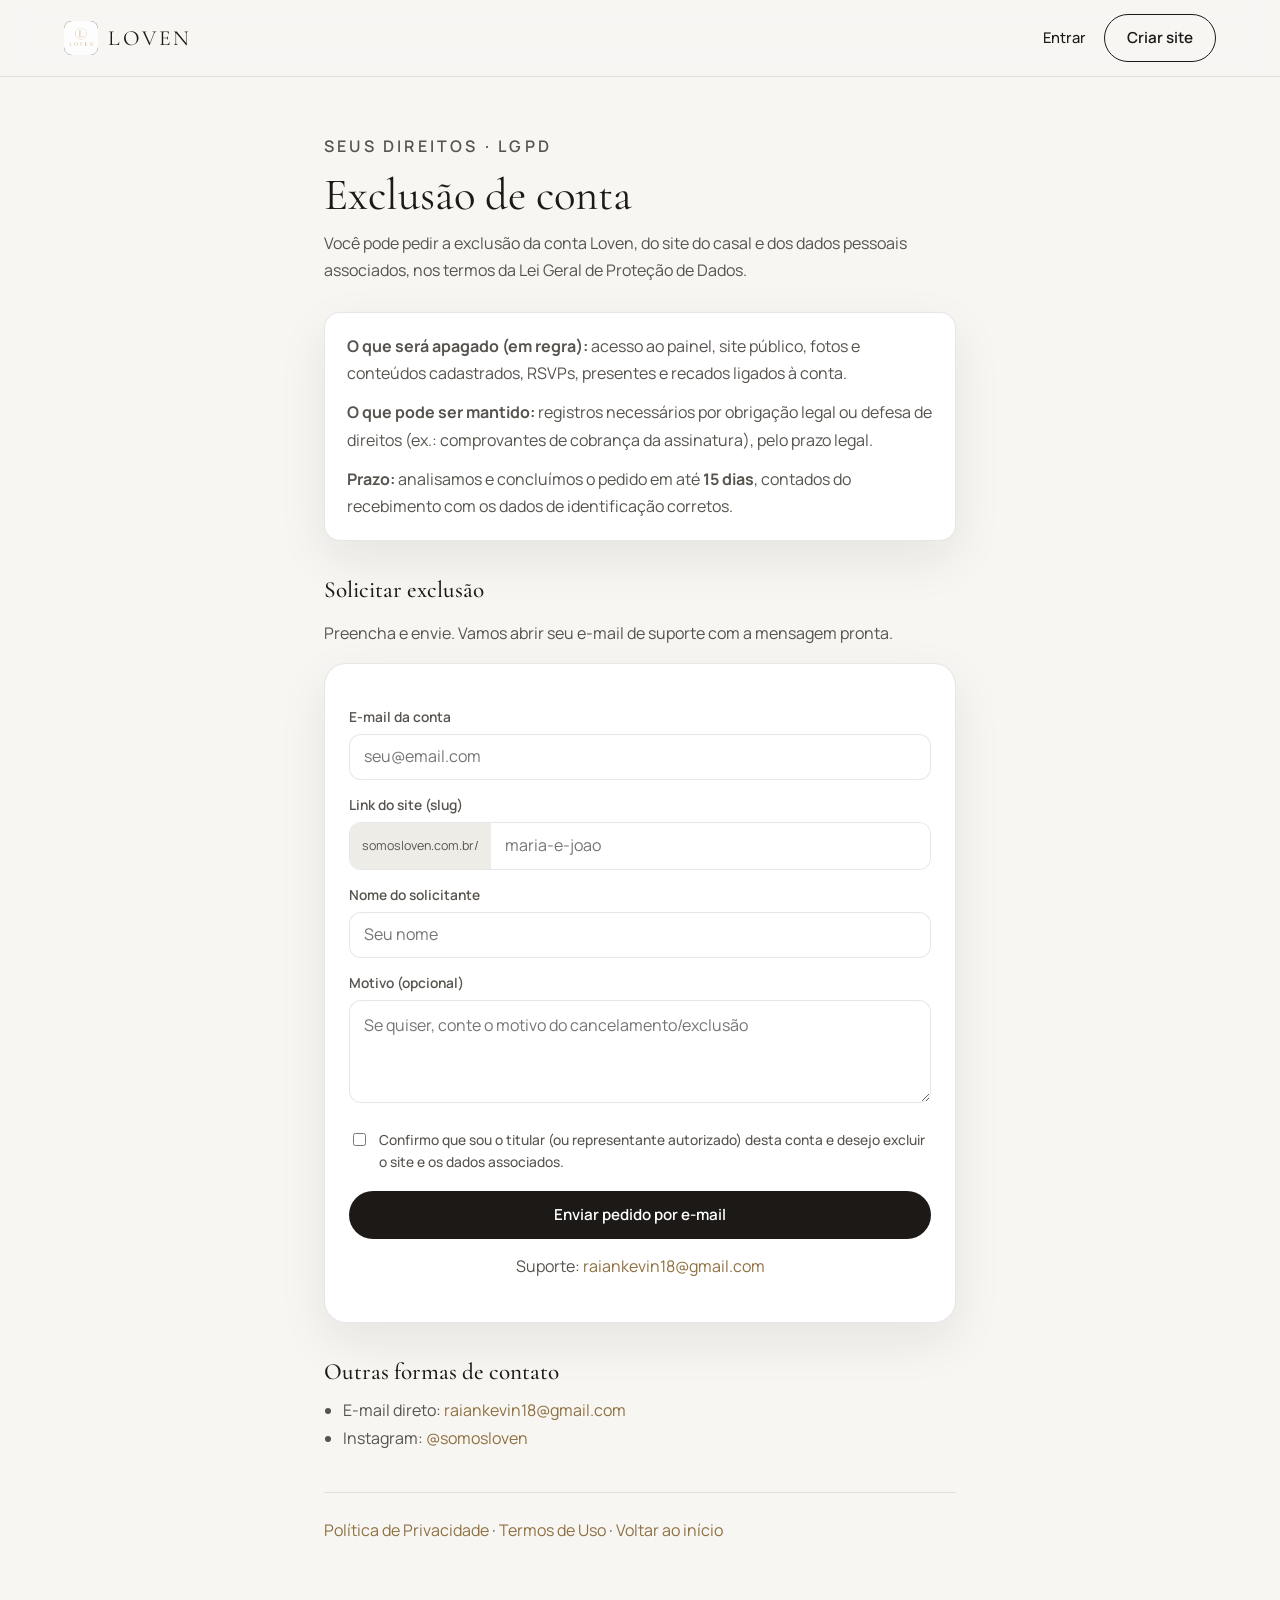
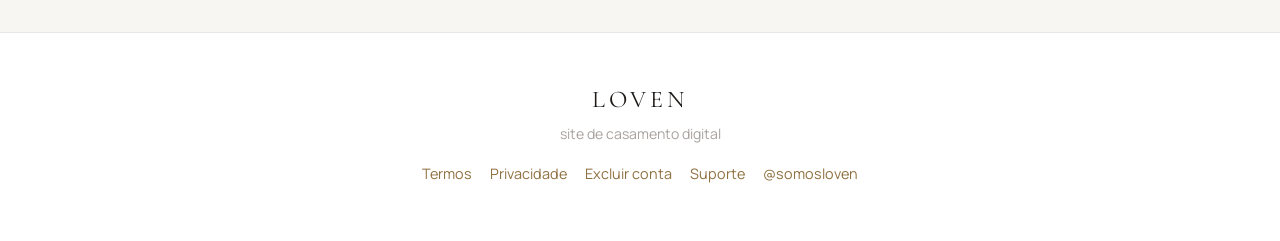
==== exclusao-de-conta.html @ 93b1b36b "Adiciona privacidade, termos, exclusão de conta e suporte no rodapé. Documentos alinhados à LGPD com" ====
<!DOCTYPE html>
<html lang="pt-BR">
<head>
    <meta charset="UTF-8">
    <meta name="viewport" content="width=device-width, initial-scale=1.0">
    <title>Exclusão de conta · Loven</title>
    <meta name="description" content="Solicite a exclusão da sua conta e dos dados pessoais no Loven (LGPD).">
    <meta name="theme-color" content="#1a1612">
    <link rel="icon" href="/favicon.ico?v=2" sizes="any">
    <link rel="icon" type="image/svg+xml" href="imagens/favicon.svg?v=2">
    <link rel="preconnect" href="https://fonts.googleapis.com">
    <link rel="preconnect" href="https://fonts.gstatic.com" crossorigin>
    <link href="https://fonts.googleapis.com/css2?family=Cormorant+Garamond:ital,wght@0,400;0,500;0,600;1,400&family=Manrope:wght@400;500;600;700&display=swap" rel="stylesheet">
    <link rel="stylesheet" href="landing.css">
</head>
<body>
    <header class="topo">
        <a class="marca" href="./index.html">
            <img class="marca-logo" src="imagens/brand/loven-logo-monograma.png" alt="" width="36" height="36">
            <span class="marca-nome">Loven</span>
        </a>
        <nav>
            <a href="https://somosloven.com.br/admin/" class="link-entrar">Entrar</a>
            <a href="./index.html#comecar" class="btn-nav">Criar site</a>
        </nav>
    </header>

    <main class="pagina-legal">
        <p class="sec-kicker">Seus direitos · LGPD</p>
        <h1>Exclusão de conta</h1>
        <p class="bloco-lead" style="max-width: none;">
            Você pode pedir a exclusão da conta Loven, do site do casal e dos dados pessoais associados,
            nos termos da Lei Geral de Proteção de Dados.
        </p>

        <div class="legal-callout">
            <p><strong>O que será apagado (em regra):</strong> acesso ao painel, site público, fotos e conteúdos cadastrados, RSVPs, presentes e recados ligados à conta.</p>
            <p><strong>O que pode ser mantido:</strong> registros necessários por obrigação legal ou defesa de direitos (ex.: comprovantes de cobrança da assinatura), pelo prazo legal.</p>
            <p><strong>Prazo:</strong> analisamos e concluímos o pedido em até <strong>15 dias</strong>, contados do recebimento com os dados de identificação corretos.</p>
        </div>

        <h2>Solicitar exclusão</h2>
        <p>Preencha e envie. Vamos abrir seu e-mail de suporte com a mensagem pronta.</p>

        <form id="form-exclusao" class="form-checkout form-exclusao">
            <label for="email">E-mail da conta</label>
            <input id="email" name="email" type="email" required autocomplete="email" placeholder="seu@email.com">

            <label for="slug">Link do site (slug)</label>
            <div class="slug-row">
                <span class="slug-prefix">somosloven.com.br/</span>
                <input id="slug" name="slug" required pattern="[a-z0-9-]{3,40}" placeholder="maria-e-joao"
                    title="Só letras minúsculas, números e hífen">
            </div>

            <label for="nome">Nome do solicitante</label>
            <input id="nome" name="nome" required autocomplete="name" placeholder="Seu nome">

            <label for="motivo">Motivo (opcional)</label>
            <textarea id="motivo" name="motivo" rows="3" placeholder="Se quiser, conte o motivo do cancelamento/exclusão"></textarea>

            <label class="check-linha">
                <input type="checkbox" id="confirma" required>
                <span>Confirmo que sou o titular (ou representante autorizado) desta conta e desejo excluir o site e os dados associados.</span>
            </label>

            <button type="submit" class="btn-primario btn-full">Enviar pedido por e-mail</button>
            <p class="trust-line">Suporte: <a href="mailto:raiankevin18@gmail.com">raiankevin18@gmail.com</a></p>
            <p id="msg-exclusao" class="msg" role="status"></p>
        </form>

        <h2>Outras formas de contato</h2>
        <ul>
            <li>E-mail direto: <a href="mailto:raiankevin18@gmail.com?subject=Exclus%C3%A3o%20de%20conta%20Loven">raiankevin18@gmail.com</a></li>
            <li>Instagram: <a href="https://instagram.com/somosloven" target="_blank" rel="noopener">@somosloven</a></li>
        </ul>

        <p class="legal-nav">
            <a href="./privacidade.html">Política de Privacidade</a>
            · <a href="./termos.html">Termos de Uso</a>
            · <a href="./index.html">Voltar ao início</a>
        </p>
    </main>

    <footer class="rodape">
        <p class="rodape-brand">Loven</p>
        <p class="rodape-tag">site de casamento digital</p>
        <p class="rodape-links">
            <a href="./termos.html">Termos</a>
            <a href="./privacidade.html">Privacidade</a>
            <a href="./exclusao-de-conta.html">Excluir conta</a>
            <a href="mailto:raiankevin18@gmail.com">Suporte</a>
            <a href="https://instagram.com/somosloven" target="_blank" rel="noopener">@somosloven</a>
        </p>
    </footer>

    <script>
        const form = document.getElementById("form-exclusao");
        const msg = document.getElementById("msg-exclusao");
        const slugInput = document.getElementById("slug");

        slugInput?.addEventListener("input", () => {
            slugInput.value = slugInput.value
                .toLowerCase()
                .normalize("NFD")
                .replace(/[\u0300-\u036f]/g, "")
                .replace(/[^a-z0-9-]/g, "");
        });

        form?.addEventListener("submit", (e) => {
            e.preventDefault();
            const email = document.getElementById("email").value.trim();
            const slug = document.getElementById("slug").value.trim();
            const nome = document.getElementById("nome").value.trim();
            const motivo = document.getElementById("motivo").value.trim() || "(não informado)";
            const corpo = [
                "Pedido de exclusão de conta — Loven",
                "",
                `Nome: ${nome}`,
                `E-mail da conta: ${email}`,
                `Site: somosloven.com.br/${slug}`,
                `Motivo: ${motivo}`,
                "",
                "Solicito a exclusão da conta, do site e dos dados pessoais associados, nos termos da LGPD."
            ].join("\n");
            const url = `mailto:raiankevin18@gmail.com?subject=${encodeURIComponent("Exclusão de conta Loven — " + slug)}&body=${encodeURIComponent(corpo)}`;
            msg.className = "msg ok";
            msg.textContent = "Abrindo seu aplicativo de e-mail… Se não abrir, escreva para raiankevin18@gmail.com.";
            window.location.href = url;
        });
    </script>
</body>
</html>
---- landing.css ----
/* Loven landing — clara, limpa (inspiração Caseaki) + marca Loven */
:root {
    --bg: #f7f6f3;
    --bg-soft: #ffffff;
    --bg-mute: #eeece7;
    --ink: #1c1917;
    --ink-soft: #57534e;
    --ink-faint: #a8a29e;
    --gold: #b08d4f;
    --gold-deep: #8f7040;
    --gold-soft: rgba(176, 141, 79, 0.12);
    --linha: rgba(28, 25, 23, 0.1);
    --ok: #3d7a4a;
    --erro: #b42318;
    --font-display: "Cormorant Garamond", Georgia, serif;
    --font-body: "Manrope", system-ui, sans-serif;
    --max: 1100px;
    --raio: 16px;
    --shadow: 0 18px 50px rgba(28, 25, 23, 0.08);
}

* { box-sizing: border-box; }
html { scroll-behavior: smooth; }

body {
    margin: 0;
    font-family: var(--font-body);
    color: var(--ink);
    background: var(--bg);
    line-height: 1.6;
    -webkit-font-smoothing: antialiased;
}

img { max-width: 100%; height: auto; display: block; }
a { color: var(--gold-deep); text-decoration: none; }
a:hover { text-decoration: underline; text-underline-offset: 3px; }

h1, h2, h3 {
    font-family: var(--font-display);
    font-weight: 500;
    line-height: 1.15;
    color: var(--ink);
    margin: 0 0 12px;
}
h1 { font-size: clamp(2.4rem, 6vw, 3.8rem); font-weight: 400; }
h2 { font-size: clamp(1.85rem, 4vw, 2.7rem); }
h3 { font-size: 1.2rem; }

.topo {
    position: sticky;
    top: 0;
    z-index: 40;
    display: flex;
    align-items: center;
    justify-content: space-between;
    gap: 16px;
    padding: 14px 5vw;
    background: rgba(247, 246, 243, 0.92);
    backdrop-filter: blur(12px);
    border-bottom: 1px solid var(--linha);
}

.marca {
    display: inline-flex;
    align-items: center;
    gap: 10px;
    color: var(--ink);
    text-decoration: none !important;
}
.marca-logo {
    width: 34px;
    height: 34px;
    object-fit: contain;
    border-radius: 8px;
    background: #1a1612;
}
.marca-nome {
    font-family: var(--font-display);
    font-size: 1.35rem;
    letter-spacing: 0.12em;
    text-transform: uppercase;
}

nav {
    display: flex;
    align-items: center;
    gap: 18px;
}
.nav-link {
    color: var(--ink-soft);
    font-size: 0.92rem;
    text-decoration: none !important;
}
.nav-link:hover { color: var(--ink); }
.link-entrar {
    color: var(--ink);
    font-weight: 500;
    font-size: 0.92rem;
    text-decoration: none !important;
}

.btn-primario,
.btn-nav,
.btn-ghost,
.btn-outline-dark {
    display: inline-flex;
    align-items: center;
    justify-content: center;
    min-height: 48px;
    padding: 0 22px;
    border-radius: 999px;
    font-family: var(--font-body);
    font-size: 0.95rem;
    font-weight: 600;
    cursor: pointer;
    text-decoration: none !important;
    border: 1px solid transparent;
    transition: transform 0.2s ease, background 0.2s ease, color 0.2s ease;
}
.btn-primario {
    background: var(--ink);
    color: #fff !important;
}
.btn-primario:hover { background: #000; transform: translateY(-1px); }
.btn-nav {
    background: transparent;
    border-color: var(--ink);
    color: var(--ink) !important;
}
.btn-ghost {
    background: transparent;
    border-color: var(--linha);
    color: var(--ink) !important;
}
.btn-outline-dark {
    background: transparent;
    border-color: var(--ink);
    color: var(--ink) !important;
}
.btn-full { width: 100%; }

.hero {
    display: grid;
    gap: 36px;
    max-width: var(--max);
    margin: 0 auto;
    padding: 56px 5vw 48px;
    background:
        radial-gradient(ellipse 80% 55% at 70% 10%, rgba(176, 141, 79, 0.16), transparent 55%),
        linear-gradient(180deg, #fff 0%, var(--bg) 100%);
}
.hero-copy {
    max-width: 640px;
    margin: 0 auto;
    text-align: center;
}
.hero-brand {
    margin: 0 0 10px;
    font-family: var(--font-display);
    font-size: clamp(1.6rem, 3vw, 2rem);
    letter-spacing: 0.22em;
    text-transform: uppercase;
    color: var(--ink);
}
.hero-copy h1 {
    margin-bottom: 16px;
}
.hero-lead {
    margin: 0 auto 24px;
    max-width: 520px;
    color: var(--ink-soft);
    font-size: 1.08rem;
}
.cta-row {
    display: flex;
    flex-wrap: wrap;
    gap: 12px;
    justify-content: center;
}
.trust-line {
    margin: 14px 0 0;
    color: var(--ink-soft);
    font-size: 0.88rem;
    text-align: center;
}
.trust-inline {
    margin-top: 10px;
    text-align: left;
}
.hero-visual {
    display: block;
    color: inherit;
    text-decoration: none !important;
    text-align: center;
}
.hero-visual .demo-stage {
    margin-top: 0;
}

.faixa-beneficios {
    overflow: hidden;
    border-block: 1px solid var(--linha);
    background: var(--bg-soft);
    padding: 14px 0;
}
.faixa-track {
    display: flex;
    gap: 40px;
    width: max-content;
    animation: faixa 28s linear infinite;
    color: var(--ink-soft);
    font-size: 0.9rem;
    font-weight: 500;
}
.faixa-track span::before {
    content: "·";
    margin-right: 40px;
    color: var(--gold);
}
@keyframes faixa {
    from { transform: translateX(0); }
    to { transform: translateX(-50%); }
}

.bloco {
    max-width: var(--max);
    margin: 0 auto;
    padding: 88px 5vw;
}
.sec-kicker {
    margin: 0 0 10px;
    color: var(--gold-deep);
    font-size: 0.75rem;
    letter-spacing: 0.2em;
    text-transform: uppercase;
    font-weight: 600;
}
.bloco-lead {
    margin: 0 0 28px;
    color: var(--ink-soft);
    max-width: 520px;
}

.revelar {
    opacity: 0;
    transform: translateY(18px);
    transition: opacity 0.7s ease, transform 0.7s ease;
}
.revelar.is-visible {
    opacity: 1;
    transform: none;
}

/* Demo mockups */
.demo-stage {
    position: relative;
    width: min(100%, 880px);
    margin: 16px auto 28px;
    aspect-ratio: 16 / 11;
    animation: demo-float 5.4s ease-in-out infinite;
}
.demo-laptop {
    position: absolute;
    left: 0;
    top: 4%;
    width: 78%;
    filter: drop-shadow(0 28px 50px rgba(0, 0, 0, 0.18));
}
.demo-laptop-lid {
    background: linear-gradient(160deg, #3a3a3c 0%, #1c1c1e 55%, #0d0d0e 100%);
    border-radius: 12px 12px 0 0;
    padding: 1.6% 1.6% 0;
}
.demo-laptop-bezel {
    background: #050505;
    border-radius: 6px 6px 0 0;
    overflow: hidden;
    line-height: 0;
}
.demo-laptop-screen {
    width: 100%;
    aspect-ratio: 16 / 10;
    object-fit: cover;
    object-position: center 28%;
}
.demo-laptop-base {
    position: relative;
    height: 10px;
    margin: 0 -1.8% 0;
    background: linear-gradient(180deg, #c8c8cc 0%, #8e8e93 45%, #6b6b70 100%);
    border-radius: 0 0 10px 10px;
}
.demo-laptop-notch {
    position: absolute;
    left: 50%;
    top: 0;
    transform: translateX(-50%);
    width: 16%;
    height: 5px;
    background: #5c5c60;
    border-radius: 0 0 6px 6px;
}
.demo-phone {
    position: absolute;
    right: 2%;
    bottom: 2%;
    width: min(28%, 168px);
    aspect-ratio: 9 / 19.5;
    background: #111;
    border: 2px solid #2c2c2e;
    border-radius: 28px;
    padding: 7px 6px;
    box-shadow: 0 24px 48px rgba(0, 0, 0, 0.25);
    overflow: hidden;
    z-index: 2;
}
.demo-phone-island {
    position: absolute;
    top: 12px;
    left: 50%;
    transform: translateX(-50%);
    width: 34%;
    height: 10px;
    background: #000;
    border-radius: 999px;
    z-index: 3;
}
.demo-phone-screen {
    width: 100%;
    height: 100%;
    object-fit: cover;
    object-position: center top;
    border-radius: 20px;
}
.demo-cta {
    display: inline-block;
    color: var(--gold-deep);
    font-weight: 600;
    letter-spacing: 0.03em;
}
@keyframes demo-float {
    0%, 100% { transform: translateY(0); }
    50% { transform: translateY(-12px); }
}
@media (min-width: 901px) {
    .demo-phone {
        width: min(34%, 210px);
        bottom: 11%;
        right: 14%;
        border-radius: 30px;
        padding: 8px 7px;
    }
}

.bloco-prova {
    background: linear-gradient(180deg, rgba(176, 141, 79, 0.05), transparent);
}
.prova-grid {
    display: grid;
    grid-template-columns: repeat(3, 1fr);
    gap: 18px;
    margin-top: 8px;
}
.prova-card {
    margin: 0;
    padding: 26px 22px;
    background: var(--bg-soft);
    border: 1px solid var(--linha);
    border-radius: var(--raio);
    box-shadow: var(--shadow);
}
.prova-card blockquote {
    margin: 0 0 16px;
    font-family: var(--font-display);
    font-size: 1.25rem;
    line-height: 1.35;
    color: var(--ink);
}
.prova-card figcaption {
    display: flex;
    align-items: center;
    gap: 12px;
    color: var(--ink-soft);
    font-size: 0.88rem;
    font-weight: 600;
}
.prova-avatar {
    width: 44px;
    height: 44px;
    border-radius: 50%;
    object-fit: cover;
    object-position: center top;
    flex-shrink: 0;
    border: 2px solid #fff;
    box-shadow: 0 0 0 1px var(--linha);
}
.prova-nota {
    margin: 28px 0 0;
    text-align: center;
    color: var(--ink-soft);
    font-size: 0.95rem;
}

.bloco-intro { padding-top: 40px; }
.intro-grid {
    display: grid;
    grid-template-columns: 1.1fr 0.9fr;
    gap: 40px;
    align-items: end;
    margin-bottom: 36px;
}
.intro-texto { font-size: 1.05rem; }
.intro-cards {
    display: grid;
    grid-template-columns: repeat(3, 1fr);
    gap: 18px;
}
.intro-cards article,
.features article {
    background: var(--bg-soft);
    border: 1px solid var(--linha);
    border-radius: var(--raio);
    padding: 24px 22px;
    box-shadow: var(--shadow);
}
.intro-cards p,
.features p {
    margin: 0;
    color: var(--ink-soft);
    font-size: 0.95rem;
}

.features {
    display: grid;
    grid-template-columns: repeat(3, 1fr);
    gap: 18px;
    margin-top: 32px;
}

.passos {
    list-style: none;
    margin: 36px 0 0;
    padding: 0;
    display: grid;
    grid-template-columns: repeat(4, 1fr);
    gap: 18px;
}
.passos li {
    background: var(--bg-soft);
    border: 1px solid var(--linha);
    border-radius: var(--raio);
    padding: 24px 20px;
}
.passo-num {
    display: inline-flex;
    width: 32px;
    height: 32px;
    align-items: center;
    justify-content: center;
    border-radius: 50%;
    background: var(--gold-soft);
    color: var(--gold-deep);
    font-weight: 700;
    font-size: 0.85rem;
    margin-bottom: 14px;
}
.passos p { margin: 0; color: var(--ink-soft); font-size: 0.92rem; }

.bloco-planos {
    background: linear-gradient(180deg, transparent, rgba(176, 141, 79, 0.06));
}
.plano-unico {
    max-width: 480px;
    margin: 8px auto 0;
}
.plano-unico .trust-line {
    margin-top: 12px;
}
.plano-card {
    position: relative;
    background: var(--bg-soft);
    border: 1px solid var(--linha);
    border-radius: 22px;
    padding: 28px 24px 24px;
    box-shadow: var(--shadow);
}
.plano-destaque {
    border-color: rgba(176, 141, 79, 0.45);
    background: linear-gradient(180deg, #fff 0%, #fbf7ef 100%);
}
.plano-badge {
    position: absolute;
    top: 16px;
    right: 16px;
    margin: 0;
    padding: 8px 12px;
    border-radius: 999px;
    background: rgb(14, 175, 14);
    color: #fff;
    font-size: 0.78rem;
    font-weight: 700;
    letter-spacing: 0.04em;
    text-transform: uppercase;
}
.plano-eyebrow {
    margin: 0 0 4px;
    color: var(--gold-deep);
    font-size: 0.8rem;
    font-weight: 700;
    letter-spacing: 0.14em;
    text-transform: uppercase;
}
.plano-preco {
    font-family: var(--font-display);
    font-size: clamp(2.6rem, 5vw, 3.4rem);
    margin: 8px 0 6px;
    line-height: 1;
}
.plano-preco span {
    font-family: var(--font-body);
    font-size: 1rem;
    color: var(--ink-soft);
    font-weight: 500;
}
.plano-sub {
    margin: 0 0 18px;
    color: var(--ink-soft);
    font-size: 0.95rem;
}
.plano-card ul {
    margin: 0 0 22px;
    padding: 0;
    list-style: none;
}
.plano-card li {
    position: relative;
    padding: 8px 0 8px 22px;
    color: var(--ink-soft);
    font-size: 0.94rem;
    border-top: 1px solid var(--linha);
}
.plano-card li::before {
    content: "";
    position: absolute;
    left: 0;
    top: 15px;
    width: 8px;
    height: 8px;
    border-radius: 50%;
    background: var(--gold);
}

.faq { display: grid; gap: 10px; margin-top: 24px; }
.faq details {
    background: var(--bg-soft);
    border: 1px solid var(--linha);
    border-radius: 14px;
    padding: 16px 18px;
}
.faq summary {
    cursor: pointer;
    font-weight: 600;
    list-style: none;
}
.faq summary::-webkit-details-marker { display: none; }
.faq p { margin: 10px 0 0; color: var(--ink-soft); }

.checkout {
    max-width: 640px;
}
.form-checkout {
    background: var(--bg-soft);
    border: 1px solid var(--linha);
    border-radius: 22px;
    padding: 28px 24px;
    box-shadow: var(--shadow);
}
.form-progress {
    display: grid;
    grid-template-columns: 1fr 1fr;
    gap: 8px;
    margin-bottom: 18px;
}
.form-progress-step {
    padding: 10px 12px;
    border-radius: 999px;
    border: 1px solid var(--linha);
    text-align: center;
    font-size: 0.82rem;
    font-weight: 600;
    color: var(--ink-soft);
    background: var(--bg);
}
.form-progress-step.is-active {
    background: var(--ink);
    border-color: var(--ink);
    color: #fff;
}
.checkout-step[hidden] { display: none !important; }
.step-hint {
    margin: 0 0 8px;
    color: var(--ink-soft);
    font-size: 0.92rem;
}
.checkout-step .btn-ghost {
    margin-top: 10px;
}
.form-checkout label {
    display: block;
    margin: 14px 0 6px;
    font-size: 0.86rem;
    font-weight: 600;
    color: var(--ink-soft);
}
.form-checkout input {
    width: 100%;
    min-height: 46px;
    border: 1px solid var(--linha);
    border-radius: 12px;
    padding: 0 14px;
    font: inherit;
    background: #fff;
    color: var(--ink);
}
.linha {
    display: grid;
    grid-template-columns: 1fr 1fr;
    gap: 12px;
}
.slug-row {
    display: flex;
    align-items: stretch;
    border: 1px solid var(--linha);
    border-radius: 12px;
    overflow: hidden;
    background: #fff;
}
.slug-prefix {
    display: flex;
    align-items: center;
    padding: 0 12px;
    background: var(--bg-mute);
    color: var(--ink-soft);
    font-size: 0.78rem;
    white-space: nowrap;
}
.slug-row input {
    border: 0;
    border-radius: 0;
}
.termos {
    margin: 16px 0;
    color: var(--ink-soft);
    font-size: 0.88rem;
}
.msg {
    margin: 14px 0 0;
    font-size: 0.92rem;
}
.msg.ok { color: var(--ok); }
.msg.erro { color: var(--erro); }
.ja-tem {
    text-align: center;
    margin-top: 18px;
    color: var(--ink-soft);
}

.rodape {
    padding: 48px 5vw 56px;
    text-align: center;
    border-top: 1px solid var(--linha);
    background: #fff;
}
.rodape-brand {
    font-family: var(--font-display);
    font-size: 1.5rem;
    letter-spacing: 0.16em;
    text-transform: uppercase;
    margin: 0 0 4px;
}
.rodape-tag {
    margin: 0 0 16px;
    color: var(--ink-faint);
    font-size: 0.88rem;
}
.rodape-links {
    display: flex;
    justify-content: center;
    gap: 18px;
    flex-wrap: wrap;
    margin: 0;
    font-size: 0.9rem;
}
.rodape-suporte {
    margin: 14px 0 0;
    color: var(--ink-soft);
    font-size: 0.88rem;
}

.pagina-legal {
    max-width: 760px;
    margin: 0 auto;
    padding: 56px 5vw 72px;
}
.pagina-legal h1 {
    font-size: clamp(2rem, 4vw, 2.8rem);
    margin-bottom: 8px;
}
.pagina-legal h2 {
    margin-top: 36px;
    font-size: 1.45rem;
}
.pagina-legal h3 {
    margin-top: 22px;
    font-size: 1.1rem;
}
.pagina-legal p,
.pagina-legal li {
    color: var(--ink-soft);
    font-size: 1rem;
    line-height: 1.7;
}
.pagina-legal ul {
    padding-left: 1.2em;
    margin: 0 0 16px;
}
.legal-meta {
    margin: 0 0 28px !important;
    color: var(--ink-faint) !important;
    font-size: 0.9rem !important;
}
.legal-callout {
    background: var(--bg-soft);
    border: 1px solid var(--linha);
    border-radius: var(--raio);
    padding: 20px 22px;
    margin: 24px 0 32px;
    box-shadow: var(--shadow);
}
.legal-callout p { margin: 0 0 12px; }
.legal-callout p:last-child { margin-bottom: 0; }
.legal-nav {
    margin-top: 40px !important;
    padding-top: 24px;
    border-top: 1px solid var(--linha);
}
.form-exclusao textarea {
    width: 100%;
    border: 1px solid var(--linha);
    border-radius: 12px;
    padding: 12px 14px;
    font: inherit;
    background: #fff;
    color: var(--ink);
    resize: vertical;
}
.check-linha {
    display: flex !important;
    align-items: flex-start;
    gap: 10px;
    margin: 18px 0 !important;
    font-weight: 500 !important;
    color: var(--ink-soft) !important;
    cursor: pointer;
}
.check-linha input {
    width: auto !important;
    min-height: auto !important;
    margin-top: 4px;
}

@media (max-width: 900px) {
    .nav-link { display: none; }
    .intro-grid,
    .intro-cards,
    .features,
    .passos,
    .prova-grid { grid-template-columns: 1fr; }
    .demo-stage { width: min(100%, 700px); }
    .demo-phone { width: min(30%, 140px); border-radius: 22px; }
}
@media (max-width: 560px) {
    .topo { padding: 12px 4vw; }
    .hero { padding: 56px 5vw 40px; }
    .bloco { padding: 64px 5vw; }
    .linha { grid-template-columns: 1fr; }
    .cta-row { flex-direction: column; }
    .cta-row .btn-primario,
    .cta-row .btn-ghost { width: 100%; }
    .demo-stage { width: 100%; aspect-ratio: 16 / 12; }
    .demo-laptop { width: 82%; }
    .demo-phone {
        width: min(32%, 112px);
        right: 0;
        bottom: 0;
        border-radius: 18px;
        padding: 5px 4px;
    }
}
@media (prefers-reduced-motion: reduce) {
    .demo-stage,
    .faixa-track,
    .revelar { animation: none !important; transition: none !important; }
    .revelar { opacity: 1; transform: none; }
}
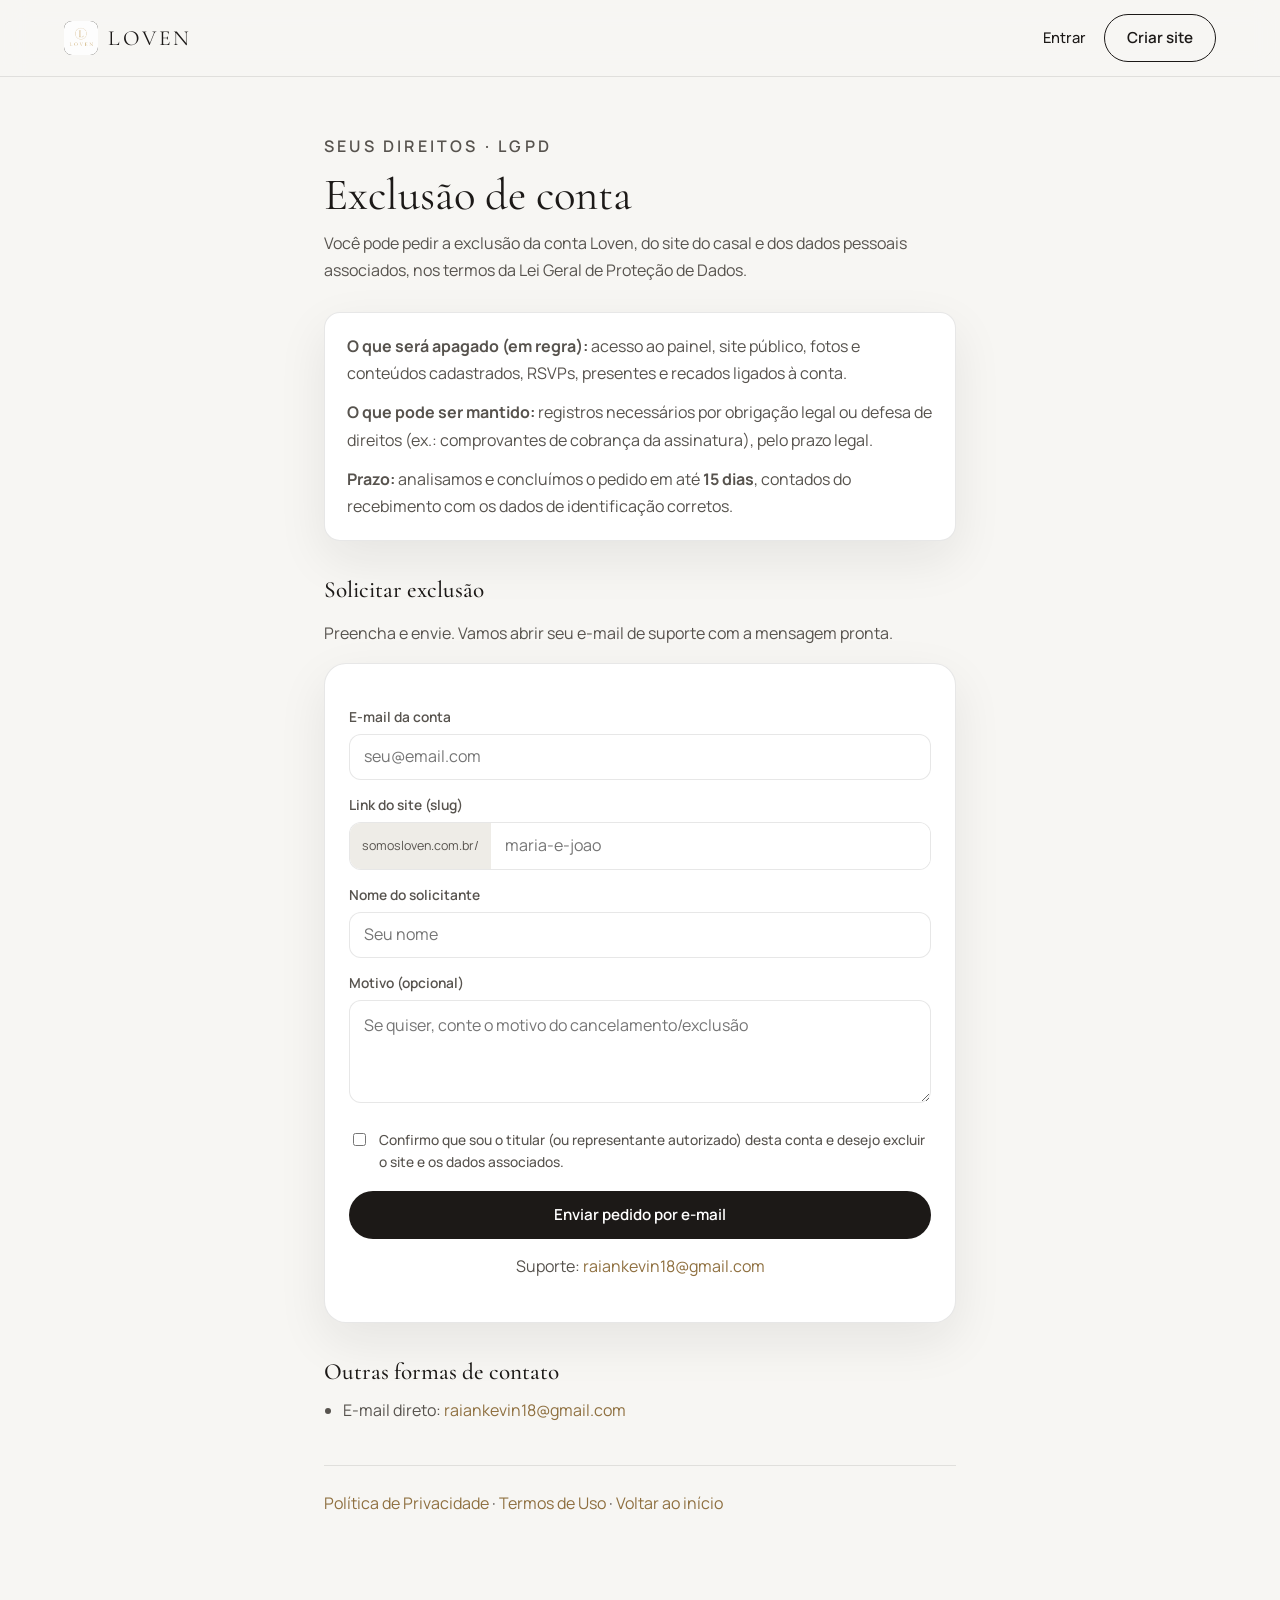
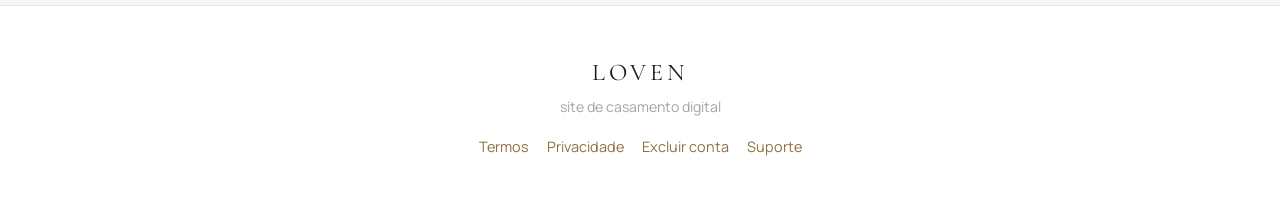
==== commit f258604e: "Remove o Instagram do suporte e deixa só o e-mail. Co-authored-by: Cursor <cursoragent@cursor.com>" ====
--- a/exclusao-de-conta.html
+++ b/exclusao-de-conta.html
@@ -72,7 +72,6 @@
         <h2>Outras formas de contato</h2>
         <ul>
             <li>E-mail direto: <a href="mailto:raiankevin18@gmail.com?subject=Exclus%C3%A3o%20de%20conta%20Loven">raiankevin18@gmail.com</a></li>
-            <li>Instagram: <a href="https://instagram.com/somosloven" target="_blank" rel="noopener">@somosloven</a></li>
         </ul>
 
         <p class="legal-nav">
@@ -90,7 +89,6 @@
             <a href="./privacidade.html">Privacidade</a>
             <a href="./exclusao-de-conta.html">Excluir conta</a>
             <a href="mailto:raiankevin18@gmail.com">Suporte</a>
-            <a href="https://instagram.com/somosloven" target="_blank" rel="noopener">@somosloven</a>
         </p>
     </footer>
 
